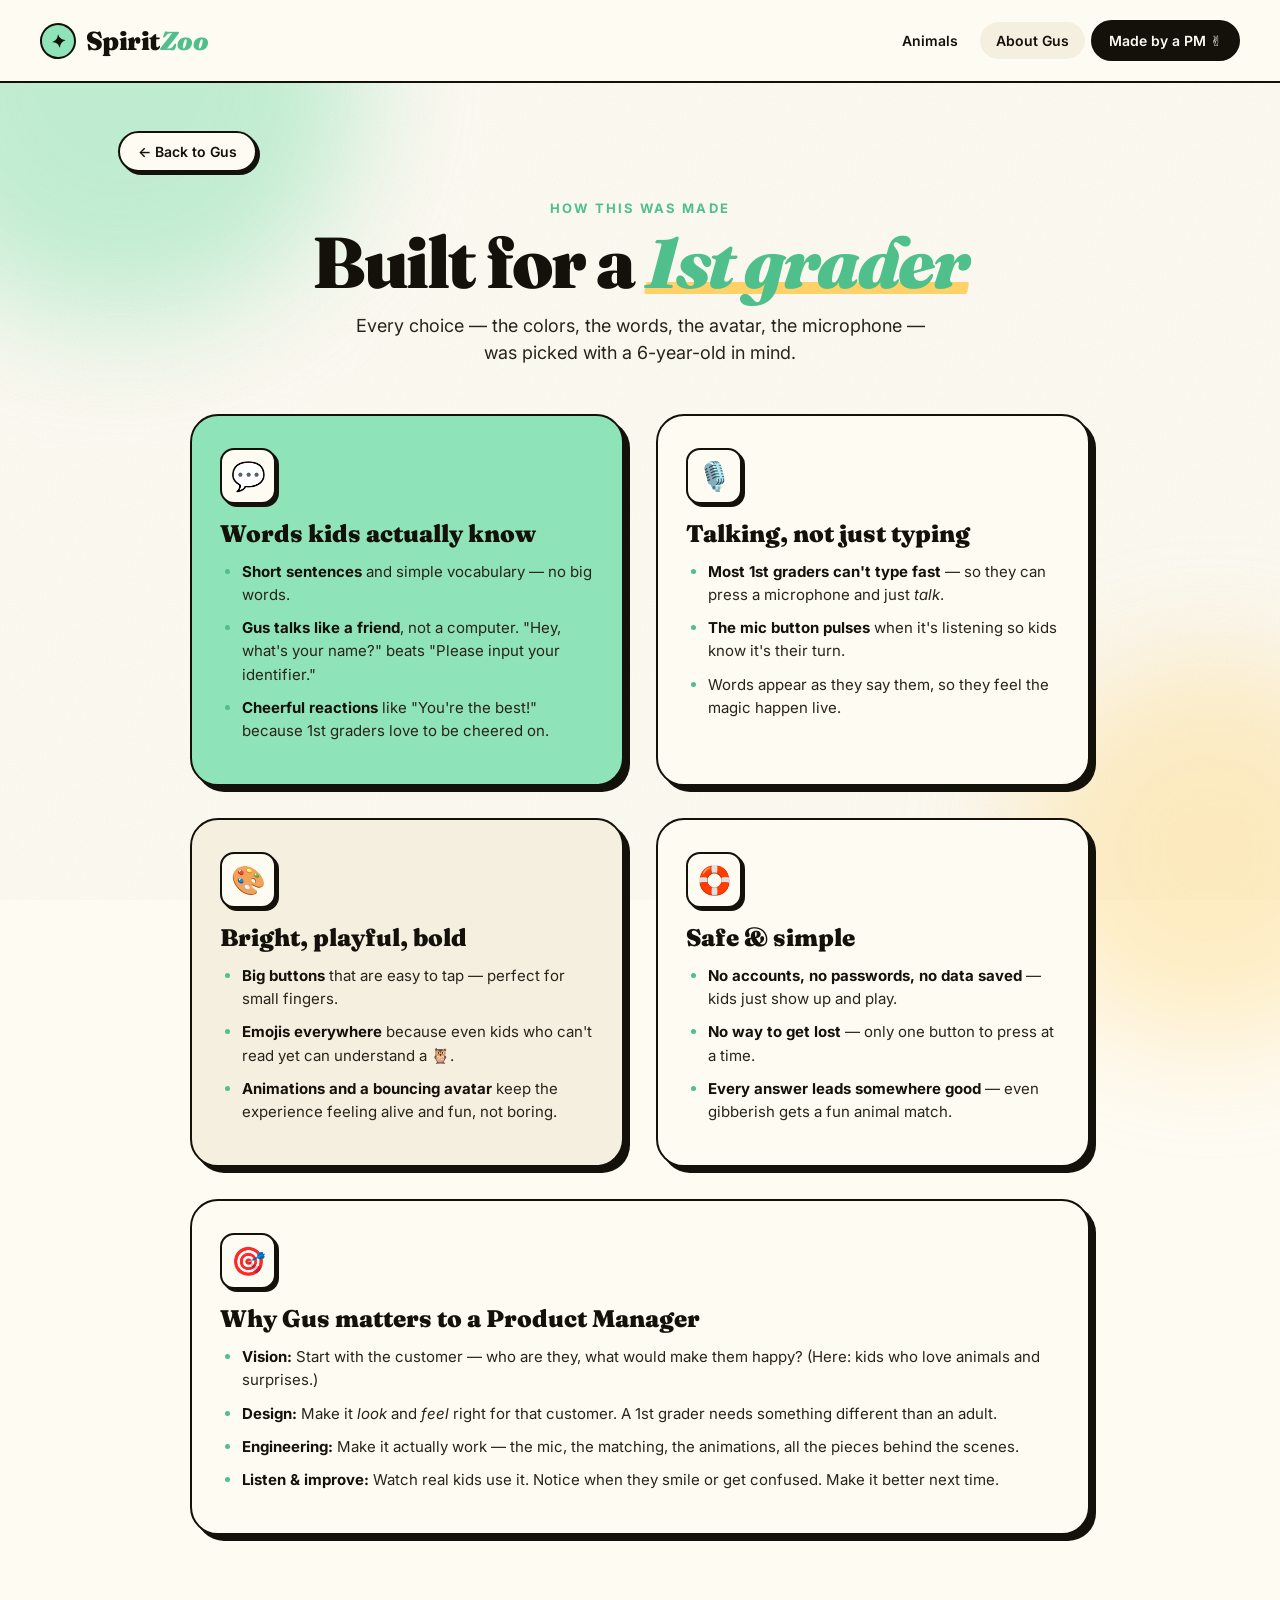
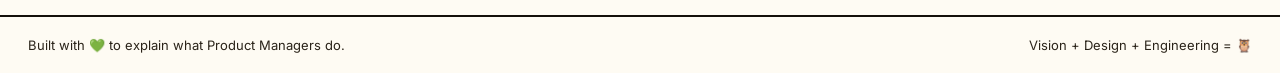
==== about.html @ 7b0eb39d "Add files via upload" ====
<!DOCTYPE html>
<html lang="en">
<head>
  <meta charset="UTF-8" />
  <meta name="viewport" content="width=device-width, initial-scale=1.0" />
  <title>About Gus · SpiritZoo</title>
  <link rel="preconnect" href="https://fonts.googleapis.com">
  <link rel="preconnect" href="https://fonts.gstatic.com" crossorigin>
  <link href="https://fonts.googleapis.com/css2?family=Fraunces:ital,opsz,wght@0,9..144,700;0,9..144,900;1,9..144,700&family=Inter:wght@400;500;600;700&display=swap" rel="stylesheet">
  <link rel="stylesheet" href="styles.css">
</head>
<body>
  <div class="bg-grain" aria-hidden="true"></div>
  <div class="bg-blob bg-blob--1" aria-hidden="true"></div>
  <div class="bg-blob bg-blob--2" aria-hidden="true"></div>

  <header class="nav">
    <div class="nav__inner">
      <a href="index.html" class="nav__logo" style="text-decoration:none; color:inherit;">
        <span class="nav__logo-mark">✦</span>
        <span class="nav__logo-text">Spirit<span class="nav__logo-accent">Zoo</span></span>
      </a>
      <nav class="nav__links" aria-label="Primary">
        <a href="animals.html" class="nav__link">Animals</a>
        <a href="about.html" class="nav__link" aria-current="page" style="background: var(--cream-2);">About Gus</a>
        <a href="pm.html" class="nav__link nav__link--badge">Made by a PM ✌️</a>
      </nav>
    </div>
  </header>

  <main class="subpage">
    <a href="index.html" class="back-link">← Back to Gus</a>

    <div class="subpage__header">
      <p class="subpage__kicker">How this was made</p>
      <h1 class="subpage__title">Built for a <em>1st grader</em></h1>
      <p class="subpage__lede">
        Every choice — the colors, the words, the avatar, the microphone —
        was picked with a 6-year-old in mind.
      </p>
    </div>

    <div class="about-grid">

      <div class="about-card about-card--mint">
        <div class="about-card__icon">💬</div>
        <h2 class="about-card__title">Words kids actually know</h2>
        <ul class="about-card__list">
          <li><strong>Short sentences</strong> and simple vocabulary — no big words.</li>
          <li><strong>Gus talks like a friend</strong>, not a computer. "Hey, what's your name?" beats "Please input your identifier."</li>
          <li><strong>Cheerful reactions</strong> like "You're the best!" because 1st graders love to be cheered on.</li>
        </ul>
      </div>

      <div class="about-card">
        <div class="about-card__icon">🎙️</div>
        <h2 class="about-card__title">Talking, not just typing</h2>
        <ul class="about-card__list">
          <li><strong>Most 1st graders can't type fast</strong> — so they can press a microphone and just <em>talk</em>.</li>
          <li><strong>The mic button pulses</strong> when it's listening so kids know it's their turn.</li>
          <li>Words appear as they say them, so they feel the magic happen live.</li>
        </ul>
      </div>

      <div class="about-card about-card--cream2">
        <div class="about-card__icon">🎨</div>
        <h2 class="about-card__title">Bright, playful, bold</h2>
        <ul class="about-card__list">
          <li><strong>Big buttons</strong> that are easy to tap — perfect for small fingers.</li>
          <li><strong>Emojis everywhere</strong> because even kids who can't read yet can understand a 🦉.</li>
          <li><strong>Animations and a bouncing avatar</strong> keep the experience feeling alive and fun, not boring.</li>
        </ul>
      </div>

      <div class="about-card">
        <div class="about-card__icon">🛟</div>
        <h2 class="about-card__title">Safe & simple</h2>
        <ul class="about-card__list">
          <li><strong>No accounts, no passwords, no data saved</strong> — kids just show up and play.</li>
          <li><strong>No way to get lost</strong> — only one button to press at a time.</li>
          <li><strong>Every answer leads somewhere good</strong> — even gibberish gets a fun animal match.</li>
        </ul>
      </div>

      <div class="about-card about-card--wide">
        <div class="about-card__icon">🎯</div>
        <h2 class="about-card__title">Why Gus matters to a Product Manager</h2>
        <ul class="about-card__list">
          <li><strong>Vision:</strong> Start with the customer — who are they, what would make them happy? (Here: kids who love animals and surprises.)</li>
          <li><strong>Design:</strong> Make it <em>look</em> and <em>feel</em> right for that customer. A 1st grader needs something different than an adult.</li>
          <li><strong>Engineering:</strong> Make it actually work — the mic, the matching, the animations, all the pieces behind the scenes.</li>
          <li><strong>Listen & improve:</strong> Watch real kids use it. Notice when they smile or get confused. Make it better next time.</li>
        </ul>
      </div>

    </div>
  </main>

  <footer class="foot">
    <span>Built with 💚 to explain what Product Managers do.</span>
    <span>Vision + Design + Engineering = 🦉</span>
  </footer>
</body>
</html>
---- styles.css ----
/* =========================================
   SpiritZoo — inspired by Back Market's look:
   mint green + cream + black, chunky rounded
   buttons, playful-but-clean, irreverent copy.
   ========================================= */

:root {
  --mint:     #8FE3B8;      /* Back Market's signature mint */
  --mint-deep:#4FBF8B;
  --mint-ink: #0F3D2E;
  --cream:    #FEFBF3;      /* warm off-white */
  --cream-2:  #F5EFE0;
  --ink:      #14100A;      /* near-black */
  --ink-soft: #2A2319;
  --accent:   #FF6B4A;      /* warm coral pop */
  --accent-2: #FFD166;      /* sunflower */
  --shadow:   rgba(20, 16, 10, 0.12);

  --radius-lg: 28px;
  --radius-md: 18px;
  --radius-pill: 999px;

  --font-display: "Fraunces", "Times New Roman", serif;
  --font-body:    "Inter", system-ui, sans-serif;
}

* { box-sizing: border-box; }

html, body {
  margin: 0;
  padding: 0;
  min-height: 100%;
  font-family: var(--font-body);
  color: var(--ink);
  background: var(--cream);
  overflow-x: hidden;
}

body {
  display: flex;
  flex-direction: column;
  min-height: 100vh;
  position: relative;
}

/* ---------- Background atmosphere ---------- */
.bg-grain {
  position: fixed;
  inset: 0;
  pointer-events: none;
  z-index: 0;
  opacity: 0.35;
  background-image: url("data:image/svg+xml;utf8,<svg xmlns='http://www.w3.org/2000/svg' width='160' height='160'><filter id='n'><feTurbulence type='fractalNoise' baseFrequency='0.9' numOctaves='2' stitchTiles='stitch'/><feColorMatrix values='0 0 0 0 0  0 0 0 0 0  0 0 0 0 0  0 0 0 0.08 0'/></filter><rect width='100%25' height='100%25' filter='url(%23n)'/></svg>");
}

.bg-blob {
  position: fixed;
  border-radius: 50%;
  filter: blur(60px);
  z-index: 0;
  pointer-events: none;
  opacity: 0.55;
}
.bg-blob--1 {
  width: 480px; height: 480px;
  background: var(--mint);
  top: -160px; left: -120px;
}
.bg-blob--2 {
  width: 380px; height: 380px;
  background: var(--accent-2);
  bottom: -140px; right: -120px;
  opacity: 0.35;
}

/* ---------- Nav ---------- */
.nav {
  position: relative;
  z-index: 10;
  padding: 20px 28px;
  border-bottom: 2px solid var(--ink);
  background: var(--cream);
}
.nav__inner {
  max-width: 1200px;
  margin: 0 auto;
  display: flex;
  align-items: center;
  justify-content: space-between;
  gap: 24px;
}
.nav__logo {
  display: flex;
  align-items: center;
  gap: 10px;
  font-family: var(--font-display);
  font-weight: 900;
  font-size: 26px;
  letter-spacing: -0.02em;
}
.nav__logo-mark {
  display: inline-grid;
  place-items: center;
  width: 36px; height: 36px;
  background: var(--mint);
  border: 2px solid var(--ink);
  border-radius: 50%;
  font-size: 18px;
  transform: rotate(-8deg);
}
.nav__logo-accent { color: var(--mint-deep); font-style: italic; }
.nav__links {
  display: flex;
  gap: 6px;
  align-items: center;
}
.nav__link {
  font-size: 14px;
  font-weight: 600;
  color: var(--ink);
  text-decoration: none;
  padding: 10px 16px;
  border-radius: var(--radius-pill);
  transition: background 0.2s;
}
.nav__link:hover { background: var(--cream-2); }
.nav__link--badge {
  background: var(--ink);
  color: var(--cream);
  border: 2px solid var(--ink);
}
.nav__link--badge:hover { background: var(--mint-deep); color: var(--ink); }

/* ---------- Stage ---------- */
.stage {
  flex: 1;
  position: relative;
  z-index: 1;
  display: flex;
  align-items: center;
  justify-content: center;
  padding: 40px 24px 60px;
}

.screen {
  width: 100%;
  max-width: 720px;
  animation: fadeUp 0.5s ease-out;
}
.screen[hidden] { display: none; }

@keyframes fadeUp {
  from { opacity: 0; transform: translateY(16px); }
  to   { opacity: 1; transform: translateY(0); }
}

/* ---------- Card ---------- */
.card {
  background: var(--cream);
  border: 2.5px solid var(--ink);
  border-radius: var(--radius-lg);
  padding: 48px 44px;
  box-shadow: 10px 12px 0 var(--ink);
  position: relative;
}
.card--center { text-align: center; }
.card--reveal {
  background: linear-gradient(160deg, var(--cream) 0%, #F0FBF5 100%);
}

/* ---------- Avatar (Gus) ---------- */
.avatar {
  display: flex;
  flex-direction: column;
  align-items: center;
  margin-bottom: 8px;
}
.avatar--small .avatar__orb {
  width: 70px; height: 70px;
}
.avatar--small .avatar__antenna {
  top: -10px; height: 12px;
}

.avatar__orb {
  width: 110px;
  height: 110px;
  background: var(--mint);
  border: 3px solid var(--ink);
  border-radius: 50%;
  position: relative;
  animation: bob 3.5s ease-in-out infinite;
  box-shadow: 4px 5px 0 var(--ink);
}
@keyframes bob {
  0%, 100% { transform: translateY(0) rotate(-2deg); }
  50%      { transform: translateY(-6px) rotate(2deg); }
}

.avatar__antenna {
  position: absolute;
  top: -16px;
  left: 50%;
  transform: translateX(-50%);
  width: 3px;
  height: 18px;
  background: var(--ink);
  border-radius: 2px;
}
.avatar__antenna::after {
  content: "";
  position: absolute;
  top: -7px;
  left: 50%;
  transform: translateX(-50%);
  width: 10px;
  height: 10px;
  background: var(--accent);
  border: 2px solid var(--ink);
  border-radius: 50%;
  animation: pulse 1.4s ease-in-out infinite;
}
@keyframes pulse {
  0%, 100% { transform: translateX(-50%) scale(1); }
  50%      { transform: translateX(-50%) scale(1.25); }
}

.avatar__face {
  position: absolute;
  inset: 0;
  display: grid;
  place-items: center;
}
.avatar__eye {
  position: absolute;
  width: 12px; height: 12px;
  background: var(--ink);
  border-radius: 50%;
  top: 40%;
  animation: blink 4s infinite;
}
.avatar--small .avatar__eye { width: 8px; height: 8px; }
.avatar__eye--l { left: 28%; }
.avatar__eye--r { right: 28%; }
@keyframes blink {
  0%, 45%, 55%, 100% { transform: scaleY(1); }
  50% { transform: scaleY(0.1); }
}

.avatar__mouth {
  position: absolute;
  bottom: 30%;
  width: 22px;
  height: 10px;
  border: 3px solid var(--ink);
  border-top: none;
  border-radius: 0 0 22px 22px;
}
.avatar--small .avatar__mouth {
  width: 16px; height: 7px;
  border-width: 2.5px;
}
.avatar__mouth--smile {
  border-bottom-width: 3.5px;
}

.avatar__shadow {
  width: 60px;
  height: 8px;
  background: var(--ink);
  opacity: 0.15;
  border-radius: 50%;
  margin-top: 10px;
  filter: blur(3px);
  animation: shadowPulse 3.5s ease-in-out infinite;
}
@keyframes shadowPulse {
  0%, 100% { transform: scale(1); opacity: 0.15; }
  50%      { transform: scale(0.85); opacity: 0.1; }
}

/* ---------- Typography ---------- */
.kicker {
  font-size: 13px;
  font-weight: 700;
  letter-spacing: 0.14em;
  text-transform: uppercase;
  color: var(--mint-deep);
  margin: 8px 0 4px;
}

.headline {
  font-family: var(--font-display);
  font-weight: 900;
  font-size: clamp(32px, 4.5vw, 48px);
  line-height: 1.05;
  letter-spacing: -0.02em;
  margin: 4px 0 20px;
  color: var(--ink);
}
.headline--center { text-align: center; }
.headline__accent {
  color: var(--mint-deep);
  font-style: italic;
  position: relative;
  display: inline-block;
}
.headline__accent::after {
  content: "";
  position: absolute;
  left: 0; right: 0;
  bottom: 2px;
  height: 8px;
  background: var(--accent-2);
  z-index: -1;
  border-radius: 2px;
  transform: skewX(-12deg);
}
.headline em {
  font-style: italic;
  color: var(--accent);
}

.hint {
  font-size: 15px;
  color: var(--ink-soft);
  margin: 0 0 18px;
  line-height: 1.5;
}

.fineprint {
  font-size: 12px;
  color: var(--ink-soft);
  opacity: 0.7;
  margin-top: 16px;
  text-align: center;
}
.fineprint a { color: var(--mint-deep); font-weight: 600; }

/* ---------- Inputs ---------- */
.input-row {
  display: flex;
  gap: 10px;
  align-items: stretch;
  flex-wrap: wrap;
}
.input-row--end { justify-content: flex-end; margin-top: 20px; }
.input-row--center { justify-content: center; margin-top: 28px; }

.field {
  flex: 1;
  min-width: 200px;
  padding: 16px 20px;
  font-size: 17px;
  font-family: var(--font-body);
  font-weight: 500;
  color: var(--ink);
  background: var(--cream);
  border: 2.5px solid var(--ink);
  border-radius: var(--radius-md);
  outline: none;
  transition: transform 0.15s, box-shadow 0.15s;
}
.field:focus {
  transform: translate(-2px, -2px);
  box-shadow: 4px 4px 0 var(--mint-deep);
}
.field--area {
  resize: vertical;
  min-height: 110px;
  line-height: 1.5;
  width: 100%;
  margin-bottom: 8px;
  padding-right: 72px; /* room for mic button */
}

/* ---------- Textarea + Mic ---------- */
.textarea-wrap {
  position: relative;
  width: 100%;
}

.mic-btn {
  position: absolute;
  right: 12px;
  bottom: 20px;
  width: 48px;
  height: 48px;
  padding: 0;
  display: grid;
  place-items: center;
  background: var(--mint);
  border: 2.5px solid var(--ink);
  border-radius: 50%;
  cursor: pointer;
  color: var(--ink);
  box-shadow: 3px 3px 0 var(--ink);
  transition: transform 0.12s, box-shadow 0.12s, background 0.2s;
}
.mic-btn:hover {
  transform: translate(-2px, -2px);
  box-shadow: 5px 5px 0 var(--ink);
  background: var(--mint-deep);
}
.mic-btn:active {
  transform: translate(1px, 1px);
  box-shadow: 1px 1px 0 var(--ink);
}
.mic-btn__icon {
  width: 22px;
  height: 22px;
  position: relative;
  z-index: 2;
}
.mic-btn__pulse {
  position: absolute;
  inset: -4px;
  border-radius: 50%;
  background: var(--accent);
  opacity: 0;
  z-index: 0;
}
.mic-btn--listening {
  background: var(--accent);
  color: var(--cream);
  animation: micBob 0.6s ease-in-out infinite alternate;
}
.mic-btn--listening .mic-btn__pulse {
  animation: micPulse 1.2s ease-out infinite;
}
.mic-btn--unsupported {
  background: var(--cream-2);
  opacity: 0.5;
  cursor: not-allowed;
}
.mic-btn--unsupported:hover {
  transform: none;
  box-shadow: 3px 3px 0 var(--ink);
  background: var(--cream-2);
}

@keyframes micPulse {
  0%   { opacity: 0.6; transform: scale(1); }
  100% { opacity: 0;   transform: scale(1.8); }
}
@keyframes micBob {
  from { transform: scale(1); }
  to   { transform: scale(1.08); }
}

.mic-status {
  font-size: 13px;
  color: var(--mint-deep);
  font-weight: 600;
  margin: 4px 0 0;
  min-height: 18px;
  font-style: italic;
}
.mic-status--error { color: var(--accent); font-style: normal; }

/* ---------- Buttons ---------- */
.btn {
  display: inline-flex;
  align-items: center;
  gap: 8px;
  padding: 16px 26px;
  font-size: 16px;
  font-weight: 700;
  font-family: var(--font-body);
  border: 2.5px solid var(--ink);
  border-radius: var(--radius-pill);
  cursor: pointer;
  transition: transform 0.12s ease, box-shadow 0.12s ease, background 0.15s;
  white-space: nowrap;
}
.btn--primary {
  background: var(--ink);
  color: var(--cream);
  box-shadow: 4px 4px 0 var(--mint-deep);
}
.btn--primary:hover {
  background: var(--mint-deep);
  color: var(--ink);
  transform: translate(-2px, -2px);
  box-shadow: 6px 6px 0 var(--ink);
}
.btn--primary:active {
  transform: translate(2px, 2px);
  box-shadow: 0 0 0 var(--ink);
}
.btn--ghost {
  background: transparent;
  color: var(--ink);
}
.btn--ghost:hover {
  background: var(--cream-2);
}
.btn__arrow {
  display: inline-block;
  transition: transform 0.2s;
}
.btn:hover .btn__arrow { transform: translateX(3px); }

/* ---------- Thinking ---------- */
.thinker {
  position: relative;
  width: 160px;
  height: 160px;
  margin: 0 auto 24px;
}
.thinker__disc {
  position: absolute;
  inset: 0;
  border: 4px solid transparent;
  border-top-color: var(--mint-deep);
  border-right-color: var(--mint-deep);
  border-radius: 50%;
  animation: spin 1.2s linear infinite;
}
.thinker__disc--2 {
  inset: 18px;
  border-top-color: var(--accent);
  border-right-color: var(--accent);
  animation: spin 1.8s linear infinite reverse;
}
.thinker__disc--3 {
  inset: 36px;
  border-top-color: var(--accent-2);
  border-right-color: var(--accent-2);
  animation: spin 1.5s linear infinite;
}
.thinker__core {
  position: absolute;
  inset: 0;
  display: grid;
  place-items: center;
  font-size: 32px;
  color: var(--ink);
  animation: corePulse 1.2s ease-in-out infinite;
}
@keyframes spin { to { transform: rotate(360deg); } }
@keyframes corePulse {
  0%, 100% { transform: scale(1) rotate(0); }
  50%      { transform: scale(1.15) rotate(180deg); }
}

.dots span {
  opacity: 0;
  animation: dot 1.4s infinite;
}
.dots span:nth-child(2) { animation-delay: 0.2s; }
.dots span:nth-child(3) { animation-delay: 0.4s; }
@keyframes dot {
  0%, 100% { opacity: 0; }
  40%      { opacity: 1; }
}

.thinking-status {
  text-align: center;
  font-size: 15px;
  color: var(--ink-soft);
  font-style: italic;
  margin-top: 8px;
  min-height: 1.4em;
}

/* ---------- Animal reveal card ---------- */
.animal-card {
  background: var(--mint);
  border: 3px solid var(--ink);
  border-radius: var(--radius-lg);
  padding: 36px 24px;
  text-align: center;
  margin: 24px 0;
  box-shadow: 6px 6px 0 var(--ink);
  position: relative;
  overflow: hidden;
}
.animal-card::before {
  content: "";
  position: absolute;
  top: -40px; right: -40px;
  width: 120px; height: 120px;
  background: var(--accent-2);
  border-radius: 50%;
  opacity: 0.6;
  z-index: 0;
}
.animal-card::after {
  content: "";
  position: absolute;
  bottom: -30px; left: -30px;
  width: 80px; height: 80px;
  background: var(--accent);
  border-radius: 50%;
  opacity: 0.5;
  z-index: 0;
}
.animal-card__emoji {
  font-size: 84px;
  position: relative;
  z-index: 1;
  animation: wiggle 2.5s ease-in-out infinite;
  display: inline-block;
}
@keyframes wiggle {
  0%, 100% { transform: rotate(-4deg) scale(1); }
  50%      { transform: rotate(4deg) scale(1.05); }
}
.animal-card__name {
  font-family: var(--font-display);
  font-weight: 900;
  font-size: clamp(32px, 5vw, 44px);
  line-height: 1.1;
  color: var(--mint-ink);
  margin: 8px 0 6px;
  position: relative;
  z-index: 1;
}
.animal-card__tag {
  font-size: 14px;
  font-weight: 600;
  letter-spacing: 0.05em;
  color: var(--mint-ink);
  opacity: 0.8;
  text-transform: uppercase;
  position: relative;
  z-index: 1;
}

.fact-box {
  background: var(--cream-2);
  border: 2px dashed var(--ink);
  border-radius: var(--radius-md);
  padding: 20px 24px;
  margin: 20px 0;
}
.fact-box__label {
  font-size: 12px;
  font-weight: 700;
  letter-spacing: 0.1em;
  text-transform: uppercase;
  color: var(--mint-deep);
  margin-bottom: 8px;
}
.fact-box__text {
  font-family: var(--font-display);
  font-size: 19px;
  line-height: 1.45;
  font-weight: 700;
  color: var(--ink);
  margin: 0;
}

/* ---------- Footer ---------- */
.foot {
  position: relative;
  z-index: 1;
  display: flex;
  justify-content: space-between;
  align-items: center;
  padding: 20px 28px;
  font-size: 13px;
  color: var(--ink-soft);
  border-top: 2px solid var(--ink);
  background: var(--cream);
  flex-wrap: wrap;
  gap: 10px;
}

/* ---------- Confetti decoration ---------- */
.confetti {
  position: absolute;
  inset: 0;
  overflow: hidden;
  pointer-events: none;
  border-radius: var(--radius-lg);
}
.confetti::before,
.confetti::after {
  content: "✦ ★ ✦ ★ ✦ ★ ✦";
  position: absolute;
  top: 12px;
  left: 0; right: 0;
  text-align: center;
  font-size: 14px;
  color: var(--accent);
  letter-spacing: 0.5em;
  opacity: 0.6;
}
.confetti::after {
  top: auto;
  bottom: 12px;
  color: var(--mint-deep);
}

/* ---------- Sub-page layouts ---------- */
.subpage {
  flex: 1;
  position: relative;
  z-index: 1;
  max-width: 1100px;
  margin: 0 auto;
  padding: 48px 28px 80px;
  width: 100%;
}

.subpage__header {
  text-align: center;
  margin-bottom: 48px;
}
.subpage__kicker {
  font-size: 13px;
  font-weight: 700;
  letter-spacing: 0.16em;
  text-transform: uppercase;
  color: var(--mint-deep);
  margin: 0 0 10px;
}
.subpage__title {
  font-family: var(--font-display);
  font-weight: 900;
  font-size: clamp(42px, 6vw, 72px);
  line-height: 1;
  letter-spacing: -0.03em;
  margin: 0 0 14px;
  color: var(--ink);
}
.subpage__title em {
  color: var(--mint-deep);
  font-style: italic;
  position: relative;
  display: inline-block;
}
.subpage__title em::after {
  content: "";
  position: absolute;
  left: 0; right: 0;
  bottom: 4px;
  height: 12px;
  background: var(--accent-2);
  z-index: -1;
  border-radius: 2px;
  transform: skewX(-10deg);
}
.subpage__lede {
  font-size: 18px;
  color: var(--ink-soft);
  max-width: 600px;
  margin: 0 auto;
  line-height: 1.5;
}

.back-link {
  display: inline-flex;
  align-items: center;
  gap: 8px;
  font-size: 14px;
  font-weight: 600;
  color: var(--ink);
  text-decoration: none;
  padding: 10px 18px;
  border: 2px solid var(--ink);
  border-radius: var(--radius-pill);
  margin-bottom: 28px;
  background: var(--cream);
  transition: transform 0.12s, box-shadow 0.12s, background 0.2s;
  box-shadow: 3px 3px 0 var(--ink);
}
.back-link:hover {
  background: var(--mint);
  transform: translate(-2px, -2px);
  box-shadow: 5px 5px 0 var(--ink);
}

/* ---------- Animals gallery ---------- */
.animal-grid {
  display: grid;
  grid-template-columns: repeat(auto-fill, minmax(280px, 1fr));
  gap: 24px;
}

.animal-tile {
  background: var(--cream);
  border: 2.5px solid var(--ink);
  border-radius: var(--radius-lg);
  padding: 28px 24px;
  box-shadow: 6px 6px 0 var(--ink);
  position: relative;
  overflow: hidden;
  transition: transform 0.18s, box-shadow 0.18s;
  display: flex;
  flex-direction: column;
  gap: 10px;
}
.animal-tile:hover {
  transform: translate(-3px, -3px);
  box-shadow: 9px 9px 0 var(--ink);
}
/* Rotate the accent color across tiles */
.animal-tile:nth-child(4n+1) { background: var(--cream); }
.animal-tile:nth-child(4n+2) { background: #FFF5E6; }
.animal-tile:nth-child(4n+3) { background: #EAFBF1; }
.animal-tile:nth-child(4n+4) { background: #FFECE6; }

.animal-tile__emoji-box {
  width: 90px;
  height: 90px;
  display: grid;
  place-items: center;
  background: var(--mint);
  border: 2.5px solid var(--ink);
  border-radius: 20px;
  font-size: 52px;
  margin-bottom: 8px;
  box-shadow: 3px 3px 0 var(--ink);
  transform: rotate(-3deg);
  transition: transform 0.2s;
}
.animal-tile:hover .animal-tile__emoji-box {
  transform: rotate(3deg) scale(1.05);
}
.animal-tile:nth-child(4n+2) .animal-tile__emoji-box { background: var(--accent-2); }
.animal-tile:nth-child(4n+3) .animal-tile__emoji-box { background: var(--mint); }
.animal-tile:nth-child(4n+4) .animal-tile__emoji-box { background: var(--accent); }

.animal-tile__name {
  font-family: var(--font-display);
  font-weight: 900;
  font-size: 26px;
  letter-spacing: -0.02em;
  line-height: 1.1;
  color: var(--ink);
  margin: 0;
}
.animal-tile__tag {
  font-size: 12px;
  font-weight: 700;
  letter-spacing: 0.08em;
  text-transform: uppercase;
  color: var(--mint-deep);
  margin: 0;
}
.animal-tile__fact {
  font-size: 14px;
  line-height: 1.5;
  color: var(--ink-soft);
  margin: 6px 0 0;
}

/* ---------- About page ---------- */
.about-grid {
  display: grid;
  grid-template-columns: 1fr 1fr;
  gap: 32px;
  max-width: 900px;
  margin: 0 auto;
}
.about-card {
  background: var(--cream);
  border: 2.5px solid var(--ink);
  border-radius: var(--radius-lg);
  padding: 32px 28px;
  box-shadow: 6px 6px 0 var(--ink);
}
.about-card--wide { grid-column: 1 / -1; }
.about-card--mint { background: var(--mint); }
.about-card--cream2 { background: var(--cream-2); }

.about-card__icon {
  width: 56px;
  height: 56px;
  display: grid;
  place-items: center;
  background: var(--cream);
  border: 2.5px solid var(--ink);
  border-radius: 14px;
  font-size: 28px;
  margin-bottom: 16px;
  box-shadow: 3px 3px 0 var(--ink);
}
.about-card__title {
  font-family: var(--font-display);
  font-weight: 900;
  font-size: 24px;
  line-height: 1.15;
  margin: 0 0 12px;
  color: var(--ink);
}
.about-card__list {
  padding-left: 22px;
  margin: 0;
}
.about-card__list li {
  font-size: 15px;
  line-height: 1.55;
  color: var(--ink-soft);
  margin-bottom: 10px;
}
.about-card__list li::marker { color: var(--mint-deep); }
.about-card__list li strong { color: var(--ink); font-weight: 700; }

/* ---------- PM / Ada page ---------- */
.pm-hero {
  display: grid;
  grid-template-columns: 1fr 1fr;
  gap: 40px;
  max-width: 1000px;
  margin: 0 auto 48px;
  align-items: center;
}
.pm-photo-frame {
  position: relative;
  aspect-ratio: 4/5;
  background: var(--mint);
  border: 3px solid var(--ink);
  border-radius: var(--radius-lg);
  box-shadow: 10px 10px 0 var(--ink);
  overflow: hidden;
  display: grid;
  place-items: center;
}
.pm-photo-frame__img {
  width: 100%;
  height: 100%;
  object-fit: cover;
  display: block;
}
.pm-photo-frame__placeholder {
  width: 100%;
  height: 100%;
  display: flex;
  flex-direction: column;
  align-items: center;
  justify-content: center;
  gap: 16px;
  padding: 32px;
  text-align: center;
  background:
    repeating-linear-gradient(
      45deg,
      transparent,
      transparent 14px,
      rgba(20, 16, 10, 0.06) 14px,
      rgba(20, 16, 10, 0.06) 28px
    );
}
.pm-photo-frame__placeholder-icon {
  font-size: 72px;
}
.pm-photo-frame__placeholder-title {
  font-family: var(--font-display);
  font-weight: 900;
  font-size: 22px;
  color: var(--mint-ink);
  margin: 0;
}
.pm-photo-frame__placeholder-note {
  font-size: 13px;
  color: var(--mint-ink);
  opacity: 0.75;
  line-height: 1.5;
  margin: 0;
  max-width: 240px;
}
.pm-photo-frame__placeholder-code {
  font-family: ui-monospace, monospace;
  font-size: 12px;
  background: var(--cream);
  border: 2px solid var(--ink);
  padding: 6px 10px;
  border-radius: 8px;
  color: var(--ink);
}

.pm-intro__eyebrow {
  font-size: 13px;
  font-weight: 700;
  letter-spacing: 0.14em;
  text-transform: uppercase;
  color: var(--mint-deep);
  margin: 0 0 10px;
}
.pm-intro__headline {
  font-family: var(--font-display);
  font-weight: 900;
  font-size: clamp(32px, 4.5vw, 44px);
  line-height: 1.05;
  letter-spacing: -0.02em;
  margin: 0 0 18px;
  color: var(--ink);
}
.pm-intro__headline em { color: var(--mint-deep); font-style: italic; }
.pm-intro__body {
  font-size: 16px;
  line-height: 1.6;
  color: var(--ink-soft);
  margin: 0 0 14px;
}
.pm-intro__body strong { color: var(--ink); font-weight: 700; }

.pm-quote {
  background: var(--accent-2);
  border: 2.5px solid var(--ink);
  border-radius: var(--radius-lg);
  padding: 32px 36px;
  max-width: 720px;
  margin: 0 auto;
  box-shadow: 6px 6px 0 var(--ink);
  text-align: center;
  position: relative;
}
.pm-quote::before {
  content: "❝";
  position: absolute;
  top: -14px;
  left: 20px;
  font-family: var(--font-display);
  font-size: 72px;
  line-height: 1;
  color: var(--ink);
  background: var(--accent-2);
  padding: 0 10px;
}
.pm-quote__text {
  font-family: var(--font-display);
  font-weight: 700;
  font-style: italic;
  font-size: clamp(20px, 2.4vw, 26px);
  line-height: 1.35;
  color: var(--ink);
  margin: 0 0 14px;
}
.pm-quote__sig {
  font-size: 14px;
  font-weight: 600;
  color: var(--ink-soft);
}
@media (max-width: 820px) {
  .about-grid { grid-template-columns: 1fr; }
  .pm-hero { grid-template-columns: 1fr; gap: 32px; }
  .pm-photo-frame { max-width: 420px; margin: 0 auto; }
}

@media (max-width: 600px) {
  .card { padding: 32px 24px; box-shadow: 6px 8px 0 var(--ink); }
  .headline { font-size: 30px; }
  .nav { padding: 14px 18px; }
  .nav__logo-text { font-size: 22px; }
  .nav__links { gap: 2px; }
  .nav__link { padding: 8px 10px; font-size: 12px; }
  .stage { padding: 20px 16px 40px; }
  .subpage { padding: 28px 18px 60px; }
  .btn { padding: 14px 20px; font-size: 15px; }
  .foot { font-size: 11px; justify-content: center; text-align: center; }
  .animal-grid { gap: 16px; }
  .animal-tile { padding: 22px 20px; box-shadow: 4px 4px 0 var(--ink); }
  .about-card { padding: 24px 22px; box-shadow: 4px 4px 0 var(--ink); }
  .pm-photo-frame { box-shadow: 6px 6px 0 var(--ink); }
  .pm-quote { padding: 24px 22px; }
}
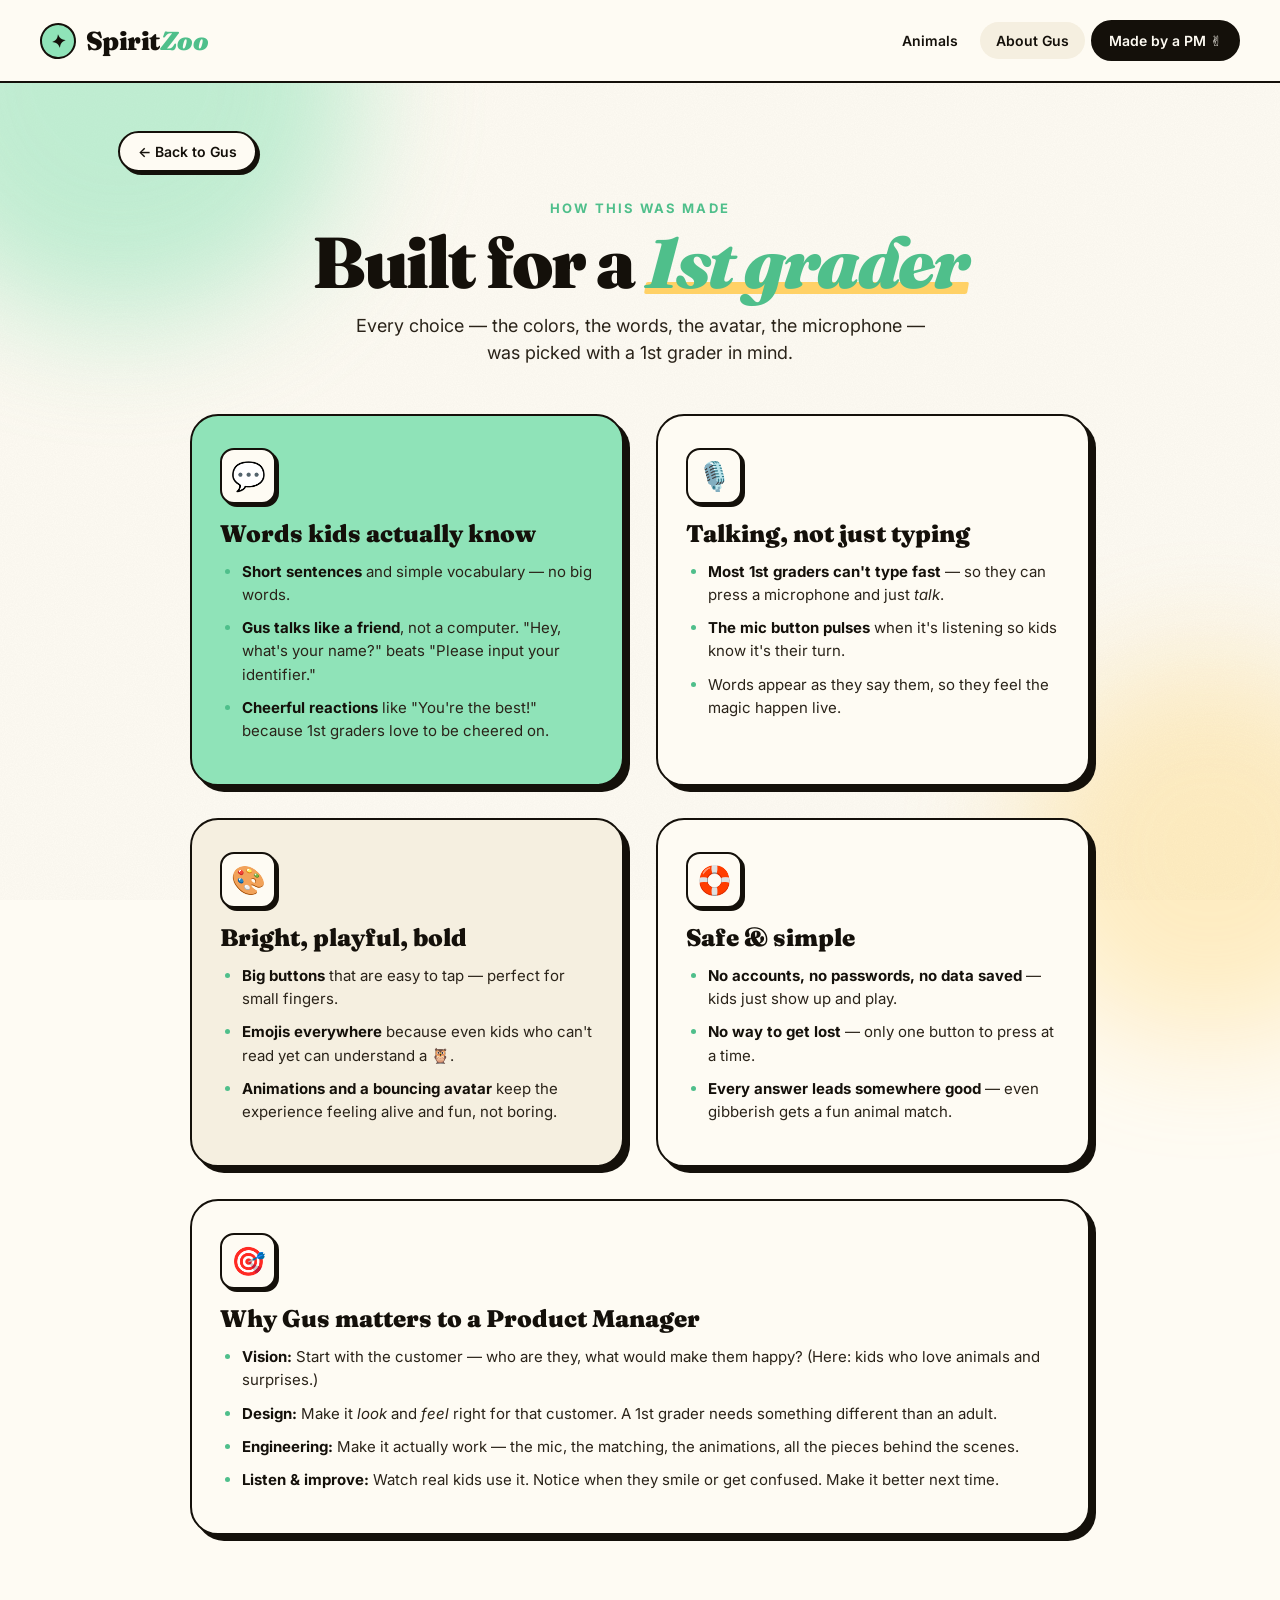
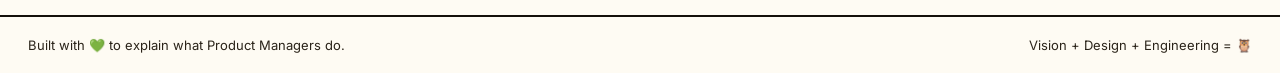
==== commit afca0e19: "Update about.html" ====
--- a/about.html
+++ b/about.html
@@ -36,7 +36,7 @@
       <h1 class="subpage__title">Built for a <em>1st grader</em></h1>
       <p class="subpage__lede">
         Every choice — the colors, the words, the avatar, the microphone —
-        was picked with a 6-year-old in mind.
+        was picked with a 1st grader in mind.
       </p>
     </div>
 
--- a/styles.css
+++ b/styles.css
@@ -437,6 +437,26 @@
   transform: none;
   box-shadow: 3px 3px 0 var(--ink);
   background: var(--cream-2);
+}
+
+/* Inline variant — sits next to a single-line input */
+.field-with-mic {
+  position: relative;
+  flex: 1;
+  display: flex;
+  align-items: center;
+  gap: 10px;
+  min-width: 0;
+}
+.field-with-mic .field {
+  flex: 1;
+  min-width: 0;
+}
+.mic-btn--inline {
+  position: static;
+  flex-shrink: 0;
+  width: 54px;
+  height: 54px;
 }
 
 @keyframes micPulse {
@@ -902,16 +922,17 @@
 
 /* ---------- PM / Ada page ---------- */
 .pm-hero {
-  display: grid;
-  grid-template-columns: 1fr 1fr;
+  display: flex;
+  flex-direction: column;
   gap: 40px;
-  max-width: 1000px;
+  max-width: 900px;
   margin: 0 auto 48px;
-  align-items: center;
+  align-items: stretch;
 }
 .pm-photo-frame {
   position: relative;
-  aspect-ratio: 4/5;
+  aspect-ratio: 16/9;
+  width: 100%;
   background: var(--mint);
   border: 3px solid var(--ink);
   border-radius: var(--radius-lg);
@@ -973,6 +994,11 @@
   color: var(--ink);
 }
 
+.pm-intro {
+  text-align: center;
+  max-width: 640px;
+  margin: 0 auto;
+}
 .pm-intro__eyebrow {
   font-size: 13px;
   font-weight: 700;
@@ -1038,8 +1064,7 @@
 }
 @media (max-width: 820px) {
   .about-grid { grid-template-columns: 1fr; }
-  .pm-hero { grid-template-columns: 1fr; gap: 32px; }
-  .pm-photo-frame { max-width: 420px; margin: 0 auto; }
+  .pm-hero { gap: 32px; }
 }
 
 @media (max-width: 600px) {
